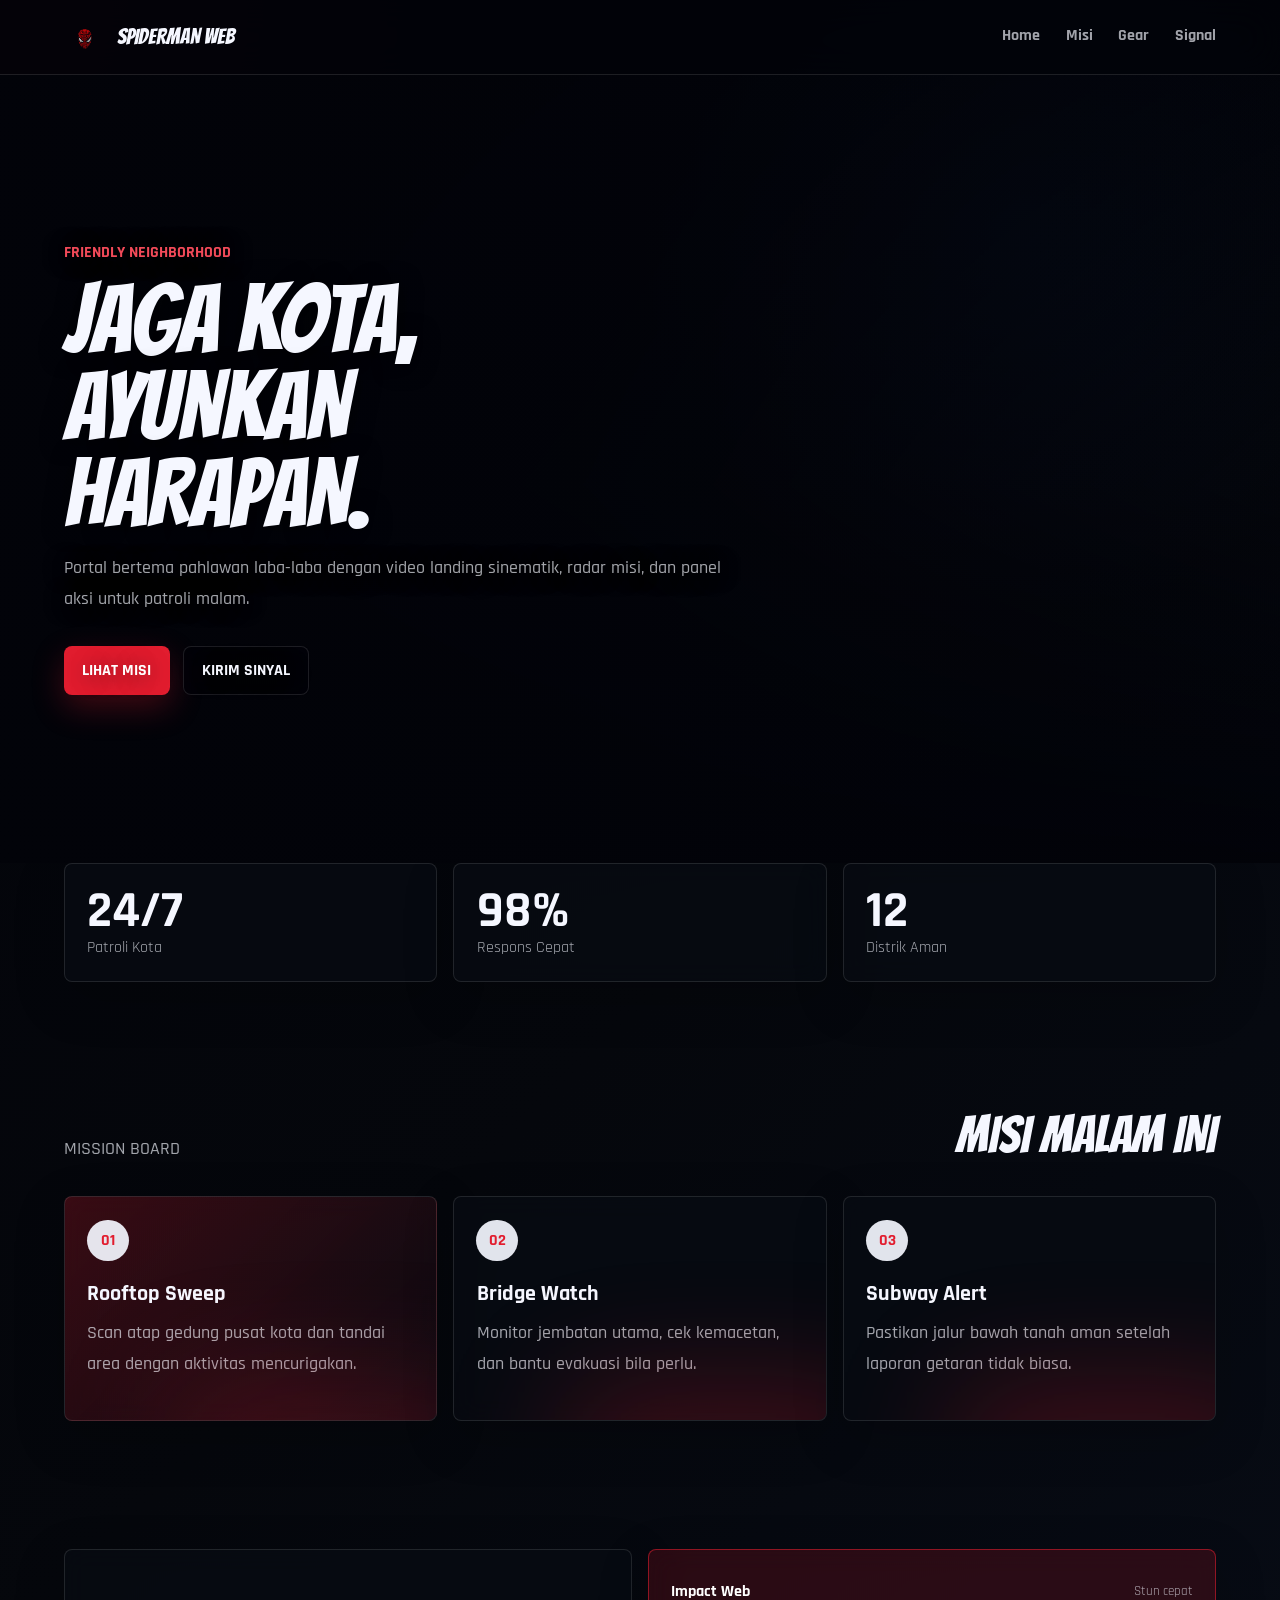
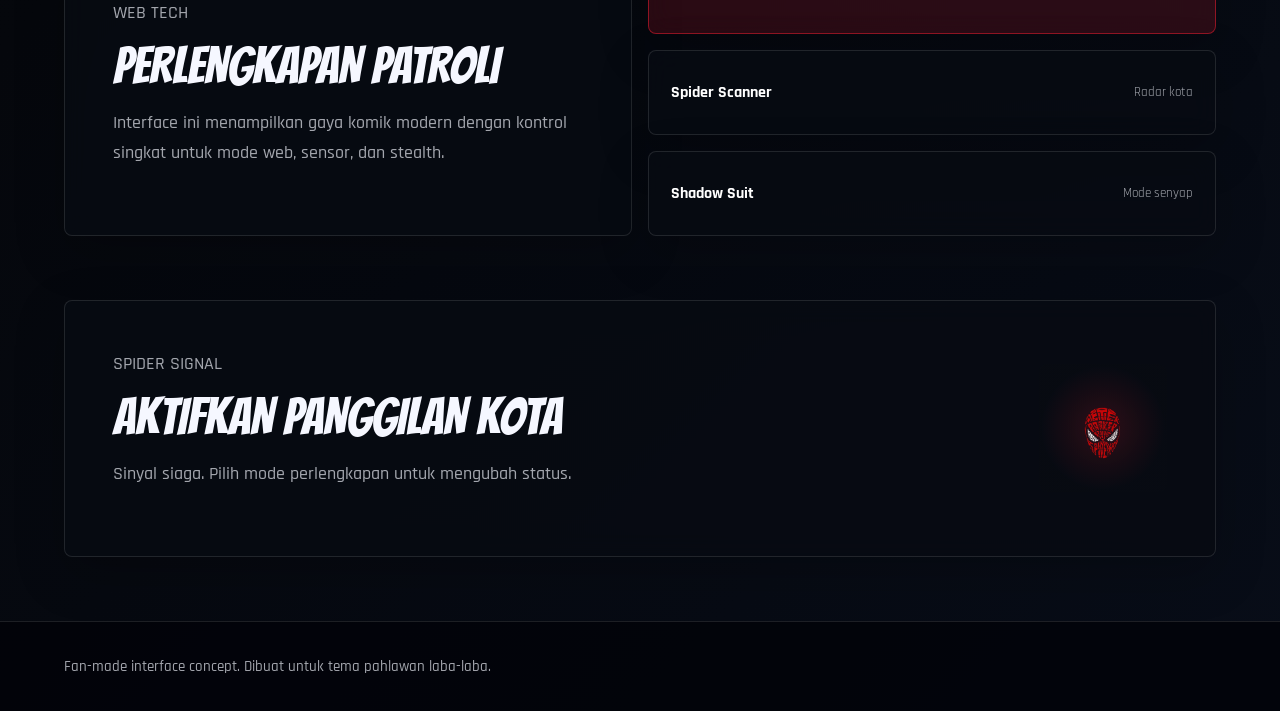
==== index.html @ aed6811e "Create Spiderman themed landing page" ====
<!doctype html>
<html lang="id">
  <head>
    <meta charset="UTF-8" />
    <meta name="viewport" content="width=device-width, initial-scale=1.0" />
    <title>Spiderman Web</title>
    <link rel="preconnect" href="https://fonts.googleapis.com" />
    <link rel="preconnect" href="https://fonts.gstatic.com" crossorigin />
    <link
      href="https://fonts.googleapis.com/css2?family=Bangers&family=Rajdhani:wght@400;500;600;700&display=swap"
      rel="stylesheet"
    />
    <link rel="stylesheet" href="styles.css" />
  </head>
  <body>
    <header class="site-header">
      <a class="brand" href="#home" aria-label="Spiderman Web">
        <img class="brand-logo" src="Spider-Man_Wallpaper-removebg-preview.png" alt="" />
        <span>Spiderman Web</span>
      </a>
      <nav class="nav-links" aria-label="Navigasi utama">
        <a href="#home">Home</a>
        <a href="#missions">Misi</a>
        <a href="#gear">Gear</a>
        <a href="#signal">Signal</a>
      </nav>
    </header>

    <main>
      <section class="hero" id="home">
        <video class="hero-video" autoplay muted loop playsinline aria-label="Video landing Spiderman Web">
          <source src="104883-668881873.mp4" type="video/mp4" />
        </video>
        <div class="hero-copy">
          <p class="eyebrow">Friendly Neighborhood</p>
          <h1>Jaga kota, ayunkan harapan.</h1>
          <p>
            Portal bertema pahlawan laba-laba dengan video landing sinematik,
            radar misi, dan panel aksi untuk patroli malam.
          </p>
          <div class="hero-actions">
            <a class="button primary" href="#missions">Lihat Misi</a>
            <a class="button ghost" href="#signal">Kirim Sinyal</a>
          </div>
        </div>
      </section>

      <section class="stats" aria-label="Status patroli">
        <article>
          <strong>24/7</strong>
          <span>Patroli Kota</span>
        </article>
        <article>
          <strong>98%</strong>
          <span>Respons Cepat</span>
        </article>
        <article>
          <strong>12</strong>
          <span>Distrik Aman</span>
        </article>
      </section>

      <section class="section" id="missions">
        <div class="section-heading">
          <p class="eyebrow">Mission Board</p>
          <h2>Misi malam ini</h2>
        </div>
        <div class="mission-grid">
          <article class="mission-card active">
            <span class="card-icon">01</span>
            <h3>Rooftop Sweep</h3>
            <p>Scan atap gedung pusat kota dan tandai area dengan aktivitas mencurigakan.</p>
          </article>
          <article class="mission-card">
            <span class="card-icon">02</span>
            <h3>Bridge Watch</h3>
            <p>Monitor jembatan utama, cek kemacetan, dan bantu evakuasi bila perlu.</p>
          </article>
          <article class="mission-card">
            <span class="card-icon">03</span>
            <h3>Subway Alert</h3>
            <p>Pastikan jalur bawah tanah aman setelah laporan getaran tidak biasa.</p>
          </article>
        </div>
      </section>

      <section class="section split" id="gear">
        <div class="panel-panel">
          <p class="eyebrow">Web Tech</p>
          <h2>Perlengkapan patroli</h2>
          <p>
            Interface ini menampilkan gaya komik modern dengan kontrol singkat
            untuk mode web, sensor, dan stealth.
          </p>
        </div>
        <div class="gear-list">
          <button class="gear-item selected" type="button" data-mode="impact">
            <span>Impact Web</span>
            <small>Stun cepat</small>
          </button>
          <button class="gear-item" type="button" data-mode="scanner">
            <span>Spider Scanner</span>
            <small>Radar kota</small>
          </button>
          <button class="gear-item" type="button" data-mode="stealth">
            <span>Shadow Suit</span>
            <small>Mode senyap</small>
          </button>
        </div>
      </section>

      <section class="section signal" id="signal">
        <div>
          <p class="eyebrow">Spider Signal</p>
          <h2>Aktifkan panggilan kota</h2>
          <p id="signalText">Sinyal siaga. Pilih mode perlengkapan untuk mengubah status.</p>
        </div>
        <button class="signal-button" type="button" id="signalButton" aria-label="Aktifkan sinyal">
          <img src="Spider-Man_Wallpaper-removebg-preview.png" alt="" />
        </button>
      </section>
    </main>

    <footer>
      <p>Fan-made interface concept. Dibuat untuk tema pahlawan laba-laba.</p>
    </footer>

    <script src="script.js"></script>
  </body>
</html>
---- styles.css ----
:root {
  --red: #e21d2f;
  --red-dark: #760914;
  --blue: #123f83;
  --blue-deep: #030813;
  --ink: #05070c;
  --paper: #f5f7ff;
  --muted: rgba(245, 247, 255, 0.66);
  --panel: rgba(8, 11, 18, 0.84);
  --line: rgba(255, 255, 255, 0.11);
  --shadow: 0 26px 80px rgba(0, 0, 0, 0.58);
  --font-display: "Bangers", "Arial Black", Impact, sans-serif;
  --font-body: "Rajdhani", "Segoe UI", system-ui, sans-serif;
}

* {
  box-sizing: border-box;
}

html {
  scroll-behavior: smooth;
}

body {
  margin: 0;
  min-height: 100vh;
  color: var(--paper);
  font-family: var(--font-body);
  background:
    radial-gradient(circle at top left, rgba(226, 29, 47, 0.13), transparent 30rem),
    radial-gradient(circle at 80% 10%, rgba(18, 63, 131, 0.16), transparent 24rem),
    linear-gradient(135deg, #020309 0%, #05070c 46%, #080d18 100%);
  overflow-x: hidden;
}

a {
  color: inherit;
  text-decoration: none;
}

button {
  font: inherit;
}

.site-header {
  position: sticky;
  top: 0;
  z-index: 5;
  display: flex;
  align-items: center;
  justify-content: space-between;
  gap: 1rem;
  padding: 1rem clamp(1rem, 5vw, 5rem);
  background: rgba(2, 3, 9, 0.88);
  border-bottom: 1px solid var(--line);
  backdrop-filter: blur(18px);
}

.brand,
.nav-links {
  display: flex;
  align-items: center;
}

.brand {
  gap: 0.7rem;
  font-family: var(--font-display);
  font-size: 1.35rem;
  font-weight: 400;
  text-transform: uppercase;
  letter-spacing: 0;
}

.brand-logo {
  width: 2.6rem;
  aspect-ratio: 1;
  object-fit: contain;
  object-position: center;
}

.nav-links {
  gap: clamp(0.7rem, 2vw, 1.8rem);
  font-size: 1rem;
  font-weight: 700;
  color: var(--muted);
}

.nav-links a {
  padding: 0.45rem 0;
  border-bottom: 2px solid transparent;
}

.nav-links a:hover {
  color: #ffffff;
  border-color: var(--red);
}

main,
footer {
  position: relative;
  z-index: 1;
}

.hero {
  position: relative;
  min-height: calc(100svh - 7rem);
  display: flex;
  align-items: center;
  padding: clamp(4rem, 8vw, 8rem) clamp(1rem, 5vw, 5rem);
  overflow: hidden;
}

.hero::before {
  content: "";
  position: absolute;
  inset: 0;
  z-index: 1;
  background:
    linear-gradient(90deg, rgba(2, 3, 9, 0.97) 0%, rgba(2, 3, 9, 0.78) 46%, rgba(2, 3, 9, 0.34) 100%),
    linear-gradient(0deg, rgba(2, 3, 9, 0.92) 0%, rgba(2, 3, 9, 0.18) 48%, rgba(2, 3, 9, 0.56) 100%);
}

.hero-video {
  position: absolute;
  inset: 0;
  width: 100%;
  height: 100%;
  object-fit: cover;
}

.hero-copy {
  position: relative;
  z-index: 2;
  max-width: 43rem;
  text-shadow: 0 2px 22px rgba(0, 0, 0, 0.58);
}

.eyebrow {
  margin: 0 0 0.8rem;
  color: #f24a59;
  font-size: 1rem;
  font-weight: 700;
  text-transform: uppercase;
  letter-spacing: 0;
}

h1,
h2,
h3,
p {
  margin-top: 0;
}

h1 {
  max-width: 12ch;
  margin-bottom: 1rem;
  font-family: var(--font-display);
  font-size: clamp(3rem, 7.4vw, 6.9rem);
  font-weight: 400;
  line-height: 0.92;
  letter-spacing: 0;
  text-transform: uppercase;
}

h2 {
  margin-bottom: 1rem;
  font-family: var(--font-display);
  font-size: clamp(2rem, 4vw, 3.6rem);
  font-weight: 400;
  line-height: 1;
  text-transform: uppercase;
}

h3 {
  margin-bottom: 0.7rem;
  font-size: 1.35rem;
  font-weight: 700;
}

.hero-copy p:not(.eyebrow),
.section p,
footer p {
  color: var(--muted);
  font-size: 1.12rem;
  font-weight: 500;
  line-height: 1.7;
}

.hero-actions {
  display: flex;
  flex-wrap: wrap;
  gap: 0.8rem;
  margin-top: 2rem;
}

.button {
  display: inline-flex;
  align-items: center;
  justify-content: center;
  min-height: 3rem;
  padding: 0.8rem 1.15rem;
  border-radius: 8px;
  font-weight: 700;
  text-transform: uppercase;
  letter-spacing: 0;
}

.button.primary {
  background: var(--red);
  color: #ffffff;
  box-shadow: 0 12px 32px rgba(226, 29, 47, 0.28);
}

.button.ghost {
  border: 1px solid var(--line);
  background: rgba(2, 3, 9, 0.58);
  backdrop-filter: blur(12px);
}

.hero-visual {
  position: relative;
  min-height: clamp(26rem, 52vw, 42rem);
  border: 1px solid var(--line);
  border-radius: 8px;
  background:
    linear-gradient(180deg, rgba(11, 74, 162, 0.38), rgba(7, 17, 31, 0.86)),
    radial-gradient(circle at 50% 25%, rgba(255, 255, 255, 0.24), transparent 18rem);
  box-shadow: var(--shadow);
  overflow: hidden;
}

.moon {
  position: absolute;
  top: 9%;
  right: 14%;
  width: clamp(4rem, 9vw, 7rem);
  aspect-ratio: 1;
  border-radius: 50%;
  background: #f5f7ff;
  box-shadow: 0 0 4rem rgba(245, 247, 255, 0.55);
}

.web-lines {
  position: absolute;
  inset: -10% -8% auto auto;
  width: 26rem;
  aspect-ratio: 1;
  border-radius: 50%;
  background:
    repeating-radial-gradient(circle at 100% 0, transparent 0 2.4rem, rgba(255, 255, 255, 0.45) 2.45rem 2.52rem),
    repeating-conic-gradient(from 12deg at 100% 0, transparent 0 13deg, rgba(255, 255, 255, 0.5) 14deg 15deg);
  opacity: 0.8;
}

.swing-line {
  position: absolute;
  top: 0;
  left: 48%;
  width: 0.16rem;
  height: 48%;
  background: rgba(255, 255, 255, 0.75);
  transform: rotate(13deg);
  transform-origin: top;
}

.mask {
  position: absolute;
  left: 50%;
  top: 44%;
  width: clamp(9rem, 19vw, 14rem);
  aspect-ratio: 0.82;
  border-radius: 48% 48% 42% 42%;
  background:
    linear-gradient(90deg, transparent 48%, #111827 49% 51%, transparent 52%),
    repeating-linear-gradient(72deg, transparent 0 1.4rem, rgba(7, 17, 31, 0.6) 1.45rem 1.55rem),
    repeating-linear-gradient(-72deg, transparent 0 1.4rem, rgba(7, 17, 31, 0.55) 1.45rem 1.55rem),
    var(--red);
  border: 0.32rem solid #111827;
  box-shadow: 0 1.4rem 2.8rem rgba(0, 0, 0, 0.45);
  transform: translate(-50%, -50%) rotate(-8deg);
  animation: float 4s ease-in-out infinite;
}

.eye {
  position: absolute;
  top: 38%;
  width: 34%;
  height: 22%;
  background: #ffffff;
  border: 0.24rem solid #111827;
}

.eye.left {
  left: 12%;
  border-radius: 75% 20% 60% 30%;
  transform: rotate(15deg);
}

.eye.right {
  right: 12%;
  border-radius: 20% 75% 30% 60%;
  transform: rotate(-15deg);
}

.skyline {
  position: absolute;
  inset: auto 0 0;
  display: flex;
  align-items: end;
  gap: 0.5rem;
  height: 38%;
  padding: 0 1rem;
}

.skyline span {
  flex: 1;
  min-width: 2.2rem;
  background:
    repeating-linear-gradient(90deg, transparent 0 0.7rem, rgba(255, 255, 255, 0.18) 0.75rem 1.15rem),
    linear-gradient(180deg, #101827, #050914);
  border-top: 3px solid rgba(255, 255, 255, 0.2);
}

.skyline span:nth-child(1) {
  height: 58%;
}

.skyline span:nth-child(2) {
  height: 88%;
}

.skyline span:nth-child(3) {
  height: 68%;
}

.skyline span:nth-child(4) {
  height: 78%;
}

.skyline span:nth-child(5) {
  height: 48%;
}

.stats,
.section {
  margin: 0 clamp(1rem, 5vw, 5rem);
}

.stats {
  display: grid;
  grid-template-columns: repeat(3, 1fr);
  gap: 1rem;
  padding-bottom: 4rem;
}

.stats article,
.mission-card,
.panel-panel,
.gear-item,
.signal {
  border: 1px solid var(--line);
  border-radius: 8px;
  background: var(--panel);
  box-shadow: 0 16px 50px rgba(0, 0, 0, 0.22);
  backdrop-filter: blur(12px);
}

.stats article {
  padding: 1.4rem;
}

.stats strong {
  display: block;
  font-size: clamp(2rem, 4vw, 3.4rem);
  line-height: 1;
}

.stats span {
  color: var(--muted);
}

.section {
  padding: 4rem 0;
}

.section-heading {
  display: flex;
  align-items: end;
  justify-content: space-between;
  gap: 1rem;
  margin-bottom: 1.2rem;
}

.mission-grid {
  display: grid;
  grid-template-columns: repeat(3, 1fr);
  gap: 1rem;
}

.mission-card {
  position: relative;
  min-height: 14rem;
  padding: 1.4rem;
  overflow: hidden;
}

.mission-card::after {
  content: "";
  position: absolute;
  inset: auto -20% -44% 30%;
  height: 8rem;
  background: var(--red);
  filter: blur(4rem);
  opacity: 0.28;
}

.mission-card.active {
  background: linear-gradient(135deg, rgba(226, 29, 47, 0.24), rgba(8, 11, 18, 0.9));
}

.card-icon {
  display: inline-flex;
  align-items: center;
  justify-content: center;
  width: 2.6rem;
  aspect-ratio: 1;
  margin-bottom: 1.2rem;
  border-radius: 50%;
  background: rgba(245, 247, 255, 0.92);
  color: var(--red);
  font-weight: 900;
}

.split {
  display: grid;
  grid-template-columns: 1fr 1fr;
  gap: 1rem;
  align-items: stretch;
}

.panel-panel {
  padding: clamp(1.4rem, 4vw, 3rem);
}

.gear-list {
  display: grid;
  gap: 1rem;
}

.gear-item {
  display: flex;
  align-items: center;
  justify-content: space-between;
  gap: 1rem;
  width: 100%;
  padding: 1.2rem 1.4rem;
  color: #ffffff;
  text-align: left;
  cursor: pointer;
}

.gear-item:hover,
.gear-item.selected {
  border-color: rgba(226, 29, 47, 0.56);
  background: rgba(226, 29, 47, 0.16);
}

.gear-item span {
  font-weight: 900;
}

.gear-item small {
  color: var(--muted);
}

.signal {
  display: flex;
  align-items: center;
  justify-content: space-between;
  gap: 2rem;
  margin-bottom: 4rem;
  padding: clamp(1.4rem, 4vw, 3rem);
}

.signal-button {
  flex: 0 0 auto;
  width: clamp(5rem, 12vw, 8rem);
  aspect-ratio: 1;
  padding: 0;
  border: 0;
  border-radius: 8px;
  background: radial-gradient(circle, rgba(226, 29, 47, 0.18), rgba(8, 11, 18, 0.72) 68%);
  box-shadow: 0 0 0 0 rgba(226, 29, 47, 0.45);
  cursor: pointer;
  overflow: hidden;
  animation: pulse 2.4s infinite;
}

.signal-button img {
  display: block;
  width: 86%;
  height: 86%;
  margin: auto;
  object-fit: contain;
  object-position: center;
}

.signal-button.flash {
  animation: signal-flash 0.7s ease-out, pulse 2.4s infinite 0.7s;
}

footer {
  padding: 2rem clamp(1rem, 5vw, 5rem);
  border-top: 1px solid var(--line);
  background: rgba(2, 3, 9, 0.82);
}

footer p {
  margin: 0;
  font-size: 0.95rem;
}

@keyframes float {
  50% {
    transform: translate(-50%, -56%) rotate(5deg);
  }
}

@keyframes pulse {
  70% {
    box-shadow: 0 0 0 1.6rem rgba(226, 29, 47, 0);
  }
}

@keyframes signal-flash {
  45% {
    transform: scale(1.08);
    filter: brightness(1.45);
  }
}

@media (max-width: 900px) {
  .site-header {
    align-items: flex-start;
    flex-direction: column;
  }

  .nav-links {
    width: 100%;
    overflow-x: auto;
    padding-bottom: 0.1rem;
  }

  .hero,
  .split {
    grid-template-columns: 1fr;
  }

  .hero {
    min-height: auto;
  }

  .hero-visual {
    min-height: 30rem;
  }

  .stats,
  .mission-grid {
    grid-template-columns: 1fr;
  }

  .signal {
    align-items: flex-start;
    flex-direction: column;
  }
}

@media (max-width: 520px) {
  .hero {
    padding-top: 2rem;
  }

  h1 {
    font-size: 3rem;
  }

  .button {
    width: 100%;
  }

  .hero-visual {
    min-height: 24rem;
  }

  .mask {
    width: 9rem;
  }
}
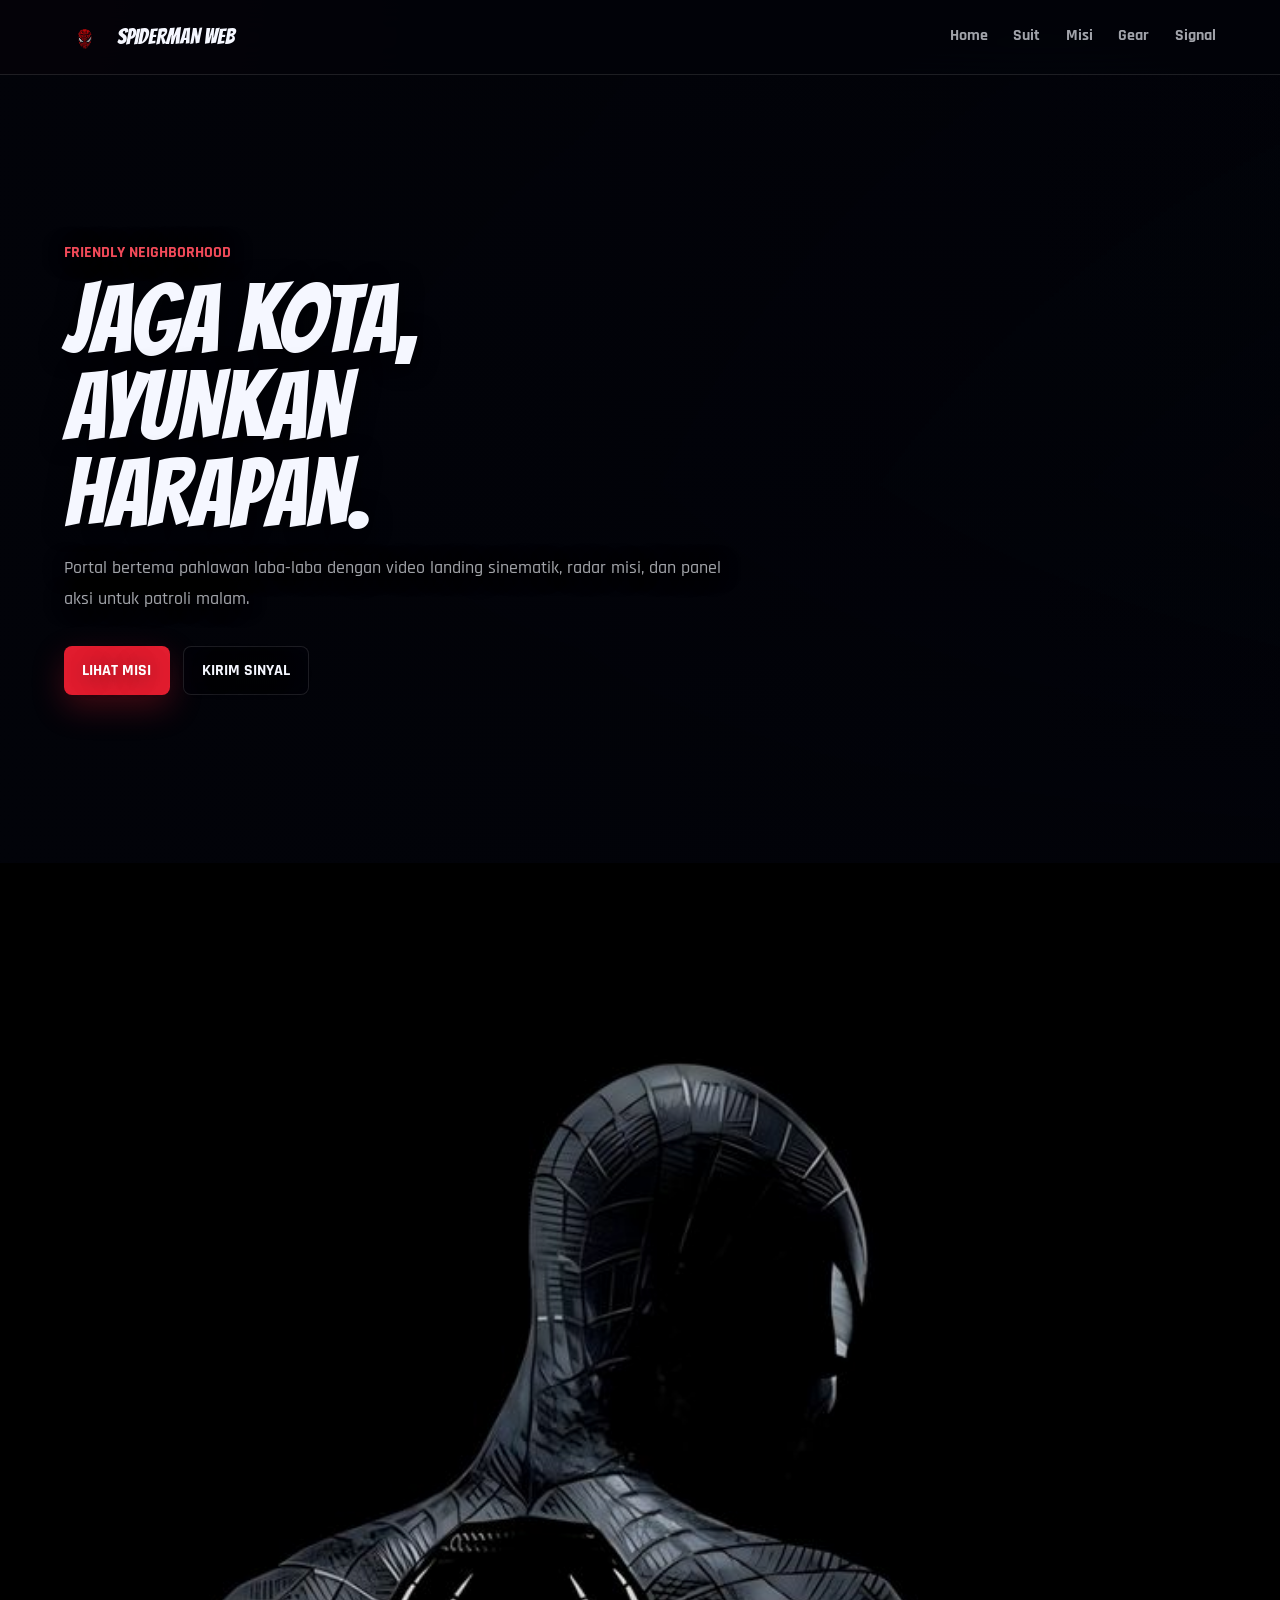
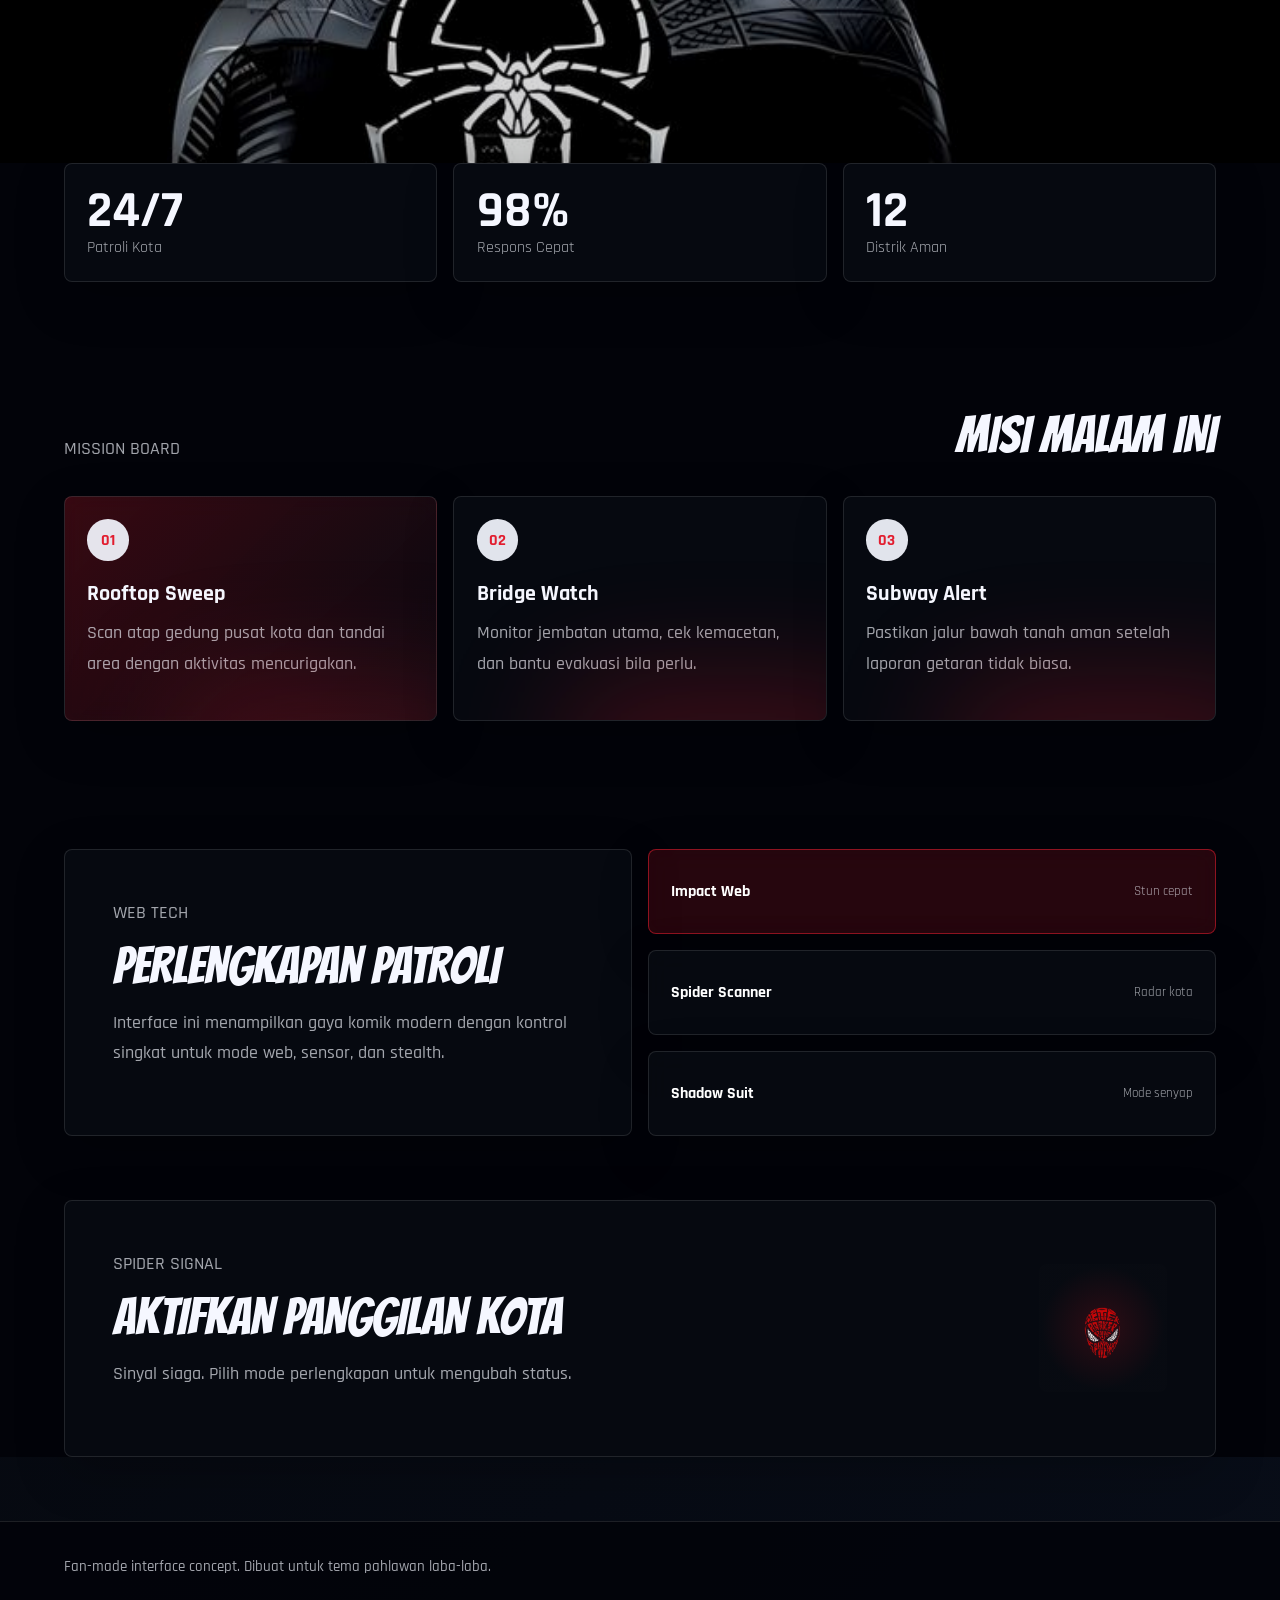
==== commit 984dffeb: "Add black suit second page" ====
--- a/index.html
+++ b/index.html
@@ -20,6 +20,7 @@
       </a>
       <nav class="nav-links" aria-label="Navigasi utama">
         <a href="#home">Home</a>
+        <a href="#shadow">Suit</a>
         <a href="#missions">Misi</a>
         <a href="#gear">Gear</a>
         <a href="#signal">Signal</a>
@@ -43,6 +44,10 @@
             <a class="button ghost" href="#signal">Kirim Sinyal</a>
           </div>
         </div>
+      </section>
+
+      <section class="shadow-page" id="shadow" aria-label="Black suit showcase">
+        <img class="shadow-image" src="_.jpeg" alt="Black suit Spiderman dengan logo laba-laba putih" />
       </section>
 
       <section class="stats" aria-label="Status patroli">
--- a/styles.css
+++ b/styles.css
@@ -18,7 +18,9 @@
 }
 
 html {
+  background: #020309;
   scroll-behavior: smooth;
+  overscroll-behavior-y: none;
 }
 
 body {
@@ -26,11 +28,13 @@
   min-height: 100vh;
   color: var(--paper);
   font-family: var(--font-body);
+  background-color: #020309;
   background:
     radial-gradient(circle at top left, rgba(226, 29, 47, 0.13), transparent 30rem),
     radial-gradient(circle at 80% 10%, rgba(18, 63, 131, 0.16), transparent 24rem),
     linear-gradient(135deg, #020309 0%, #05070c 46%, #080d18 100%);
   overflow-x: hidden;
+  overscroll-behavior-y: none;
 }
 
 a {
@@ -99,6 +103,7 @@
 footer {
   position: relative;
   z-index: 1;
+  background-color: #020309;
 }
 
 .hero {
@@ -107,6 +112,7 @@
   display: flex;
   align-items: center;
   padding: clamp(4rem, 8vw, 8rem) clamp(1rem, 5vw, 5rem);
+  background-color: #020309;
   overflow: hidden;
 }
 
@@ -126,6 +132,11 @@
   width: 100%;
   height: 100%;
   object-fit: cover;
+  background-color: #020309;
+  pointer-events: none;
+  backface-visibility: hidden;
+  transform-origin: center top;
+  transform: translateZ(0);
 }
 
 .hero-copy {
@@ -191,6 +202,36 @@
   flex-wrap: wrap;
   gap: 0.8rem;
   margin-top: 2rem;
+}
+
+.shadow-page {
+  position: relative;
+  min-height: 100svh;
+  display: flex;
+  align-items: flex-end;
+  padding: clamp(4rem, 8vw, 7rem) clamp(1rem, 5vw, 5rem);
+  background: #000000;
+  overflow: hidden;
+  scroll-margin-top: 4rem;
+}
+
+.shadow-page::before {
+  content: "";
+  position: absolute;
+  inset: 0;
+  z-index: 1;
+  background:
+    linear-gradient(0deg, rgba(0, 0, 0, 0.2) 0%, transparent 35%, rgba(0, 0, 0, 0.18) 100%);
+}
+
+.shadow-image {
+  position: absolute;
+  inset: 0;
+  width: 100%;
+  height: 100%;
+  object-fit: cover;
+  object-position: center;
+  background: #000000;
 }
 
 .button {
@@ -541,23 +582,76 @@
 
 @media (max-width: 900px) {
   .site-header {
-    align-items: flex-start;
-    flex-direction: column;
+    align-items: center;
+    flex-direction: row;
+    padding: 0.75rem 1rem;
+    backdrop-filter: none;
+  }
+
+  .brand {
+    flex: 0 0 auto;
+    font-size: 1.12rem;
+  }
+
+  .brand-logo {
+    width: 2.2rem;
   }
 
   .nav-links {
-    width: 100%;
+    justify-content: flex-end;
+    min-width: 0;
     overflow-x: auto;
     padding-bottom: 0.1rem;
-  }
-
-  .hero,
+    white-space: nowrap;
+    scrollbar-width: none;
+  }
+
+  .nav-links::-webkit-scrollbar {
+    display: none;
+  }
+
+  .hero {
+    min-height: calc(100svh - 4.2rem);
+    align-items: flex-end;
+    padding: 45svh 1rem 2rem;
+  }
+
+  .hero::before {
+    background:
+      linear-gradient(180deg, rgba(2, 3, 9, 0.08) 0%, rgba(2, 3, 9, 0.22) 42%, rgba(2, 3, 9, 0.94) 100%),
+      linear-gradient(90deg, rgba(2, 3, 9, 0.22) 0%, rgba(2, 3, 9, 0.08) 58%, rgba(2, 3, 9, 0.22) 100%);
+  }
+
+  .hero-video {
+    object-position: 68% top;
+    transform: translateZ(0) scale(0.97);
+  }
+
+  .hero-copy {
+    max-width: 34rem;
+  }
+
+  .hero-copy p:not(.eyebrow) {
+    max-width: 31rem;
+  }
+
+  .shadow-page {
+    min-height: 100svh;
+    align-items: flex-end;
+    padding: 52svh 1rem 2rem;
+  }
+
+  .shadow-page::before {
+    background:
+      linear-gradient(180deg, rgba(0, 0, 0, 0.06) 0%, rgba(0, 0, 0, 0.16) 44%, rgba(0, 0, 0, 0.92) 100%);
+  }
+
+  .shadow-image {
+    object-position: center top;
+  }
+
   .split {
     grid-template-columns: 1fr;
-  }
-
-  .hero {
-    min-height: auto;
   }
 
   .hero-visual {
@@ -573,19 +667,85 @@
     align-items: flex-start;
     flex-direction: column;
   }
+
+  .stats article,
+  .mission-card,
+  .panel-panel,
+  .gear-item,
+  .signal,
+  .button.ghost {
+    backdrop-filter: none;
+  }
+
+  .stats article,
+  .mission-card,
+  .panel-panel,
+  .gear-item,
+  .signal {
+    box-shadow: 0 10px 28px rgba(0, 0, 0, 0.18);
+  }
+
+  .mission-card::after {
+    display: none;
+  }
+
+  .signal-button {
+    animation: none;
+  }
+
+  .signal-button.flash {
+    animation: none;
+  }
 }
 
 @media (max-width: 520px) {
   .hero {
-    padding-top: 2rem;
+    min-height: calc(100svh - 4rem);
+    padding: 46svh 1rem 1.25rem;
+  }
+
+  .hero-copy {
+    width: 100%;
+  }
+
+  .eyebrow {
+    margin-bottom: 0.45rem;
+    font-size: 0.88rem;
   }
 
   h1 {
-    font-size: 3rem;
+    max-width: 9.5ch;
+    margin-bottom: 0.65rem;
+    font-size: clamp(2.55rem, 15vw, 3.65rem);
+    line-height: 0.9;
+  }
+
+  .hero-copy p:not(.eyebrow) {
+    margin-bottom: 0;
+    font-size: 0.98rem;
+    line-height: 1.42;
+  }
+
+  .shadow-page {
+    padding: 57svh 1rem 1.5rem;
+  }
+
+  .hero-actions {
+    display: grid;
+    grid-template-columns: repeat(2, minmax(0, 1fr));
+    gap: 0.6rem;
+    margin-top: 1rem;
   }
 
   .button {
-    width: 100%;
+    width: auto;
+    min-height: 2.75rem;
+    padding: 0.7rem 0.75rem;
+    font-size: 0.95rem;
+  }
+
+  .section {
+    padding: 3rem 0;
   }
 
   .hero-visual {
@@ -596,3 +756,17 @@
     width: 9rem;
   }
 }
+
+@media (prefers-reduced-motion: reduce) {
+  html {
+    scroll-behavior: auto;
+  }
+
+  *,
+  *::before,
+  *::after {
+    animation-duration: 0.01ms !important;
+    animation-iteration-count: 1 !important;
+    transition-duration: 0.01ms !important;
+  }
+}
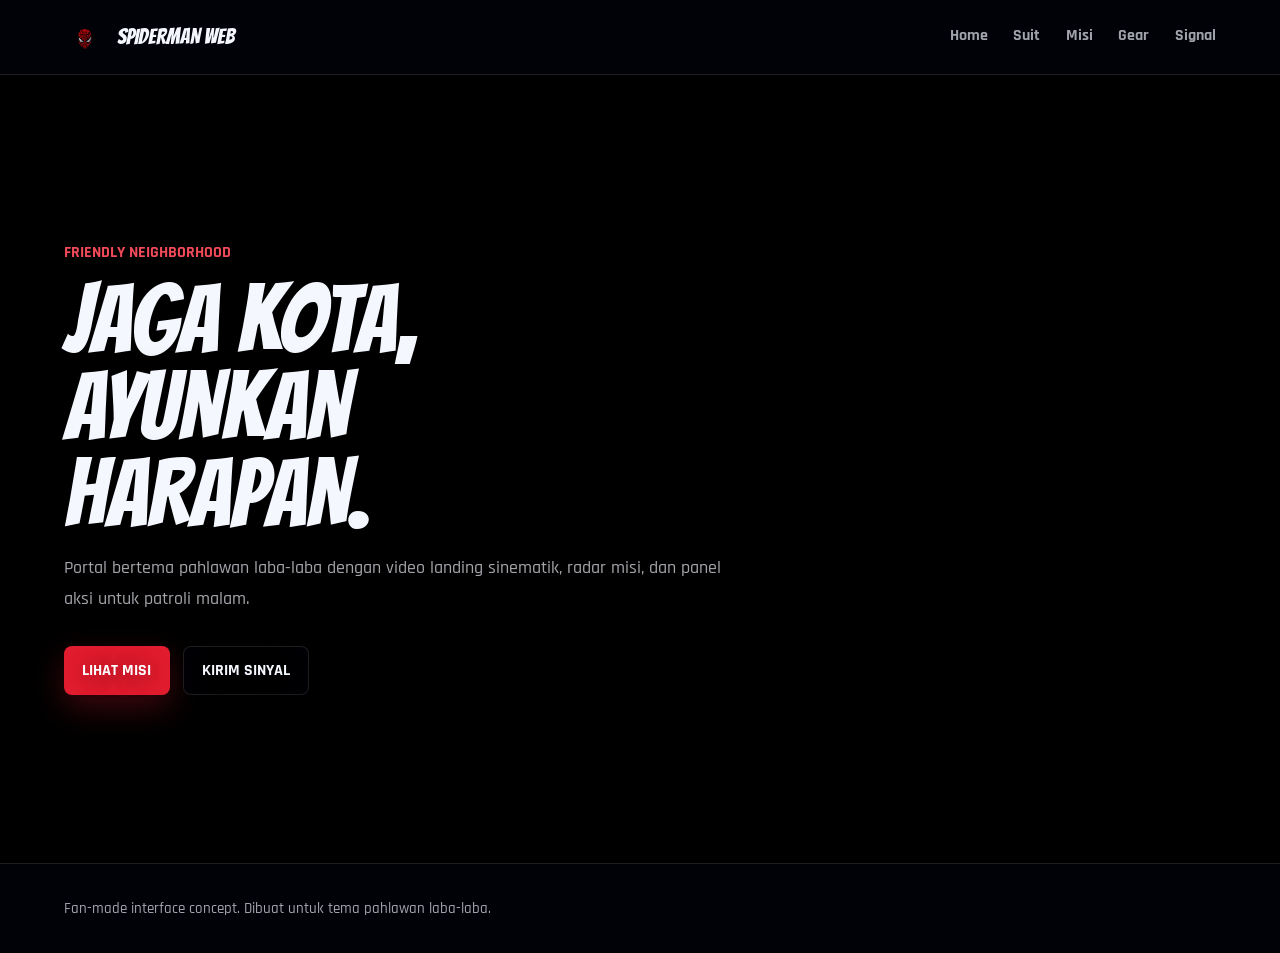
==== commit b58c11d9: "Use scroll layout on mobile and multipage on desktop" ====
--- a/index.html
+++ b/index.html
@@ -14,11 +14,18 @@
   </head>
   <body>
     <header class="site-header">
-      <a class="brand" href="#home" aria-label="Spiderman Web">
+      <a class="brand" href="index.html" aria-label="Spiderman Web">
         <img class="brand-logo" src="Spider-Man_Wallpaper-removebg-preview.png" alt="" />
         <span>Spiderman Web</span>
       </a>
-      <nav class="nav-links" aria-label="Navigasi utama">
+      <nav class="nav-links desktop-nav" aria-label="Navigasi desktop">
+        <a href="index.html">Home</a>
+        <a href="suit.html">Suit</a>
+        <a href="missions.html">Misi</a>
+        <a href="gear.html">Gear</a>
+        <a href="signal.html">Signal</a>
+      </nav>
+      <nav class="nav-links mobile-nav" aria-label="Navigasi mobile">
         <a href="#home">Home</a>
         <a href="#shadow">Suit</a>
         <a href="#missions">Misi</a>
@@ -39,91 +46,109 @@
             Portal bertema pahlawan laba-laba dengan video landing sinematik,
             radar misi, dan panel aksi untuk patroli malam.
           </p>
-          <div class="hero-actions">
+          <div class="hero-actions desktop-actions">
+            <a class="button primary" href="missions.html">Lihat Misi</a>
+            <a class="button ghost" href="signal.html">Kirim Sinyal</a>
+          </div>
+          <div class="hero-actions mobile-actions">
             <a class="button primary" href="#missions">Lihat Misi</a>
             <a class="button ghost" href="#signal">Kirim Sinyal</a>
           </div>
         </div>
       </section>
 
-      <section class="shadow-page" id="shadow" aria-label="Black suit showcase">
-        <img class="shadow-image" src="_.jpeg" alt="Black suit Spiderman dengan logo laba-laba putih" />
-      </section>
+      <div class="mobile-scroll-content">
+        <section class="shadow-page" id="shadow" aria-label="Black suit showcase">
+          <div class="shadow-copy">
+            <p class="eyebrow">Black Suit Protocol</p>
+            <h1>Mode senyap, fokus penuh.</h1>
+            <p>
+              Suit hitam ini dibuat untuk patroli malam: minim cahaya, cepat bergerak,
+              dan tetap terlihat ikonik saat logo laba-laba menyala di gelap.
+            </p>
+            <div class="hero-actions">
+              <a class="button primary" href="#missions">Mulai Misi</a>
+              <a class="button ghost" href="#home">Kembali</a>
+            </div>
+          </div>
+          <img class="shadow-image" src="_.jpeg" alt="Black suit Spiderman dengan logo laba-laba putih" />
+        </section>
 
-      <section class="stats" aria-label="Status patroli">
-        <article>
-          <strong>24/7</strong>
-          <span>Patroli Kota</span>
-        </article>
-        <article>
-          <strong>98%</strong>
-          <span>Respons Cepat</span>
-        </article>
-        <article>
-          <strong>12</strong>
-          <span>Distrik Aman</span>
-        </article>
-      </section>
+        <section class="stats" aria-label="Status patroli">
+          <article>
+            <strong>24/7</strong>
+            <span>Patroli Kota</span>
+          </article>
+          <article>
+            <strong>98%</strong>
+            <span>Respons Cepat</span>
+          </article>
+          <article>
+            <strong>12</strong>
+            <span>Distrik Aman</span>
+          </article>
+        </section>
 
-      <section class="section" id="missions">
-        <div class="section-heading">
-          <p class="eyebrow">Mission Board</p>
-          <h2>Misi malam ini</h2>
-        </div>
-        <div class="mission-grid">
-          <article class="mission-card active">
-            <span class="card-icon">01</span>
-            <h3>Rooftop Sweep</h3>
-            <p>Scan atap gedung pusat kota dan tandai area dengan aktivitas mencurigakan.</p>
-          </article>
-          <article class="mission-card">
-            <span class="card-icon">02</span>
-            <h3>Bridge Watch</h3>
-            <p>Monitor jembatan utama, cek kemacetan, dan bantu evakuasi bila perlu.</p>
-          </article>
-          <article class="mission-card">
-            <span class="card-icon">03</span>
-            <h3>Subway Alert</h3>
-            <p>Pastikan jalur bawah tanah aman setelah laporan getaran tidak biasa.</p>
-          </article>
-        </div>
-      </section>
+        <section class="section" id="missions">
+          <div class="section-heading">
+            <p class="eyebrow">Mission Board</p>
+            <h2>Misi malam ini</h2>
+          </div>
+          <div class="mission-grid">
+            <article class="mission-card active">
+              <span class="card-icon">01</span>
+              <h3>Rooftop Sweep</h3>
+              <p>Scan atap gedung pusat kota dan tandai area dengan aktivitas mencurigakan.</p>
+            </article>
+            <article class="mission-card">
+              <span class="card-icon">02</span>
+              <h3>Bridge Watch</h3>
+              <p>Monitor jembatan utama, cek kemacetan, dan bantu evakuasi bila perlu.</p>
+            </article>
+            <article class="mission-card">
+              <span class="card-icon">03</span>
+              <h3>Subway Alert</h3>
+              <p>Pastikan jalur bawah tanah aman setelah laporan getaran tidak biasa.</p>
+            </article>
+          </div>
+        </section>
 
-      <section class="section split" id="gear">
-        <div class="panel-panel">
-          <p class="eyebrow">Web Tech</p>
-          <h2>Perlengkapan patroli</h2>
-          <p>
-            Interface ini menampilkan gaya komik modern dengan kontrol singkat
-            untuk mode web, sensor, dan stealth.
-          </p>
-        </div>
-        <div class="gear-list">
-          <button class="gear-item selected" type="button" data-mode="impact">
-            <span>Impact Web</span>
-            <small>Stun cepat</small>
+        <section class="section split" id="gear">
+          <div class="panel-panel">
+            <p class="eyebrow">Web Tech</p>
+            <h2>Perlengkapan patroli</h2>
+            <p>
+              Interface ini menampilkan gaya komik modern dengan kontrol singkat
+              untuk mode web, sensor, dan stealth.
+            </p>
+          </div>
+          <div class="gear-list">
+            <button class="gear-item selected" type="button" data-mode="impact">
+              <span>Impact Web</span>
+              <small>Stun cepat</small>
+            </button>
+            <button class="gear-item" type="button" data-mode="scanner">
+              <span>Spider Scanner</span>
+              <small>Radar kota</small>
+            </button>
+            <button class="gear-item" type="button" data-mode="stealth">
+              <span>Shadow Suit</span>
+              <small>Mode senyap</small>
+            </button>
+          </div>
+        </section>
+
+        <section class="section signal" id="signal">
+          <div>
+            <p class="eyebrow">Spider Signal</p>
+            <h2>Aktifkan panggilan kota</h2>
+            <p id="signalText">Sinyal siaga. Pilih mode perlengkapan untuk mengubah status.</p>
+          </div>
+          <button class="signal-button" type="button" id="signalButton" aria-label="Aktifkan sinyal">
+            <img src="Spider-Man_Wallpaper-removebg-preview.png" alt="" />
           </button>
-          <button class="gear-item" type="button" data-mode="scanner">
-            <span>Spider Scanner</span>
-            <small>Radar kota</small>
-          </button>
-          <button class="gear-item" type="button" data-mode="stealth">
-            <span>Shadow Suit</span>
-            <small>Mode senyap</small>
-          </button>
-        </div>
-      </section>
-
-      <section class="section signal" id="signal">
-        <div>
-          <p class="eyebrow">Spider Signal</p>
-          <h2>Aktifkan panggilan kota</h2>
-          <p id="signalText">Sinyal siaga. Pilih mode perlengkapan untuk mengubah status.</p>
-        </div>
-        <button class="signal-button" type="button" id="signalButton" aria-label="Aktifkan sinyal">
-          <img src="Spider-Man_Wallpaper-removebg-preview.png" alt="" />
-        </button>
-      </section>
+        </section>
+      </div>
     </main>
 
     <footer>
--- a/styles.css
+++ b/styles.css
@@ -4,6 +4,7 @@
   --blue: #123f83;
   --blue-deep: #030813;
   --ink: #05070c;
+  --scene-bg: #000000;
   --paper: #f5f7ff;
   --muted: rgba(245, 247, 255, 0.66);
   --panel: rgba(8, 11, 18, 0.84);
@@ -18,9 +19,8 @@
 }
 
 html {
-  background: #020309;
+  background: #000000;
   scroll-behavior: smooth;
-  overscroll-behavior-y: none;
 }
 
 body {
@@ -28,13 +28,8 @@
   min-height: 100vh;
   color: var(--paper);
   font-family: var(--font-body);
-  background-color: #020309;
-  background:
-    radial-gradient(circle at top left, rgba(226, 29, 47, 0.13), transparent 30rem),
-    radial-gradient(circle at 80% 10%, rgba(18, 63, 131, 0.16), transparent 24rem),
-    linear-gradient(135deg, #020309 0%, #05070c 46%, #080d18 100%);
+  background: #000000;
   overflow-x: hidden;
-  overscroll-behavior-y: none;
 }
 
 a {
@@ -99,11 +94,17 @@
   border-color: var(--red);
 }
 
+.mobile-nav,
+.mobile-scroll-content,
+.hero-actions.mobile-actions {
+  display: none;
+}
+
 main,
 footer {
   position: relative;
   z-index: 1;
-  background-color: #020309;
+  background: #000000;
 }
 
 .hero {
@@ -112,7 +113,7 @@
   display: flex;
   align-items: center;
   padding: clamp(4rem, 8vw, 8rem) clamp(1rem, 5vw, 5rem);
-  background-color: #020309;
+  background: var(--scene-bg);
   overflow: hidden;
 }
 
@@ -122,8 +123,8 @@
   inset: 0;
   z-index: 1;
   background:
-    linear-gradient(90deg, rgba(2, 3, 9, 0.97) 0%, rgba(2, 3, 9, 0.78) 46%, rgba(2, 3, 9, 0.34) 100%),
-    linear-gradient(0deg, rgba(2, 3, 9, 0.92) 0%, rgba(2, 3, 9, 0.18) 48%, rgba(2, 3, 9, 0.56) 100%);
+    linear-gradient(180deg, transparent 0%, transparent 70%, #000000 100%),
+    linear-gradient(90deg, rgba(0, 0, 0, 0.92) 0%, rgba(0, 0, 0, 0.66) 46%, rgba(0, 0, 0, 0.2) 100%);
 }
 
 .hero-video {
@@ -132,7 +133,7 @@
   width: 100%;
   height: 100%;
   object-fit: cover;
-  background-color: #020309;
+  background: var(--scene-bg);
   pointer-events: none;
   backface-visibility: hidden;
   transform-origin: center top;
@@ -207,11 +208,13 @@
 .shadow-page {
   position: relative;
   min-height: 100svh;
-  display: flex;
-  align-items: flex-end;
-  padding: clamp(4rem, 8vw, 7rem) clamp(1rem, 5vw, 5rem);
-  background: #000000;
-  overflow: hidden;
+  display: grid;
+  grid-template-columns: minmax(0, 0.9fr) minmax(18rem, 1fr);
+  align-items: center;
+  gap: clamp(2rem, 6vw, 6rem);
+  margin-top: -5rem;
+  padding: clamp(8rem, 12vw, 11rem) clamp(1rem, 5vw, 5rem) clamp(4rem, 7vw, 6rem);
+  background: var(--scene-bg);
   scroll-margin-top: 4rem;
 }
 
@@ -220,18 +223,44 @@
   position: absolute;
   inset: 0;
   z-index: 1;
-  background:
-    linear-gradient(0deg, rgba(0, 0, 0, 0.2) 0%, transparent 35%, rgba(0, 0, 0, 0.18) 100%);
+  pointer-events: none;
+  background: linear-gradient(180deg, #000000 0%, rgba(0, 0, 0, 0.76) 12%, transparent 30%, transparent 100%);
+}
+
+.shadow-copy {
+  position: relative;
+  z-index: 2;
+  max-width: 38rem;
+}
+
+.shadow-copy h1 {
+  max-width: 9ch;
+}
+
+.shadow-copy p:not(.eyebrow) {
+  color: var(--muted);
+  font-size: 1.12rem;
+  font-weight: 500;
+  line-height: 1.7;
+}
+
+.page-main {
+  min-height: calc(100svh - 4.5rem);
+  padding-top: clamp(2rem, 5vw, 4rem);
 }
 
 .shadow-image {
-  position: absolute;
-  inset: 0;
-  width: 100%;
-  height: 100%;
-  object-fit: cover;
+  position: relative;
+  z-index: 2;
+  display: block;
+  width: min(38vw, 430px);
+  max-width: 100%;
+  max-height: calc(100svh - 7rem);
+  height: auto;
+  object-fit: contain;
   object-position: center;
-  background: #000000;
+  background: transparent;
+  justify-self: center;
 }
 
 .button {
@@ -581,6 +610,22 @@
 }
 
 @media (max-width: 900px) {
+  html,
+  body {
+    background: #000000;
+  }
+
+  body {
+    background-attachment: scroll;
+  }
+
+  main,
+  footer,
+  .hero,
+  .shadow-page {
+    background: #000000;
+  }
+
   .site-header {
     align-items: center;
     flex-direction: row;
@@ -610,6 +655,23 @@
     display: none;
   }
 
+  .desktop-nav,
+  .hero-actions.desktop-actions {
+    display: none;
+  }
+
+  .mobile-nav {
+    display: flex;
+  }
+
+  .hero-actions.mobile-actions {
+    display: grid;
+  }
+
+  .mobile-scroll-content {
+    display: block;
+  }
+
   .hero {
     min-height: calc(100svh - 4.2rem);
     align-items: flex-end;
@@ -623,6 +685,7 @@
   }
 
   .hero-video {
+    background: #000000;
     object-position: 68% top;
     transform: translateZ(0) scale(0.97);
   }
@@ -636,18 +699,28 @@
   }
 
   .shadow-page {
+    grid-template-columns: 1fr;
     min-height: 100svh;
-    align-items: flex-end;
-    padding: 52svh 1rem 2rem;
+    margin-top: 0;
+    padding: 4.5rem 1rem 2rem;
+  }
+
+  .shadow-copy {
+    max-width: 34rem;
+  }
+
+  .shadow-copy h1 {
+    max-width: 10ch;
   }
 
   .shadow-page::before {
-    background:
-      linear-gradient(180deg, rgba(0, 0, 0, 0.06) 0%, rgba(0, 0, 0, 0.16) 44%, rgba(0, 0, 0, 0.92) 100%);
+    content: none;
   }
 
   .shadow-image {
-    object-position: center top;
+    background: transparent;
+    width: min(78vw, 360px);
+    max-height: calc(100svh - 6rem);
   }
 
   .split {
@@ -727,7 +800,13 @@
   }
 
   .shadow-page {
-    padding: 57svh 1rem 1.5rem;
+    margin-top: 0;
+    padding: 4.25rem 1rem 1.5rem;
+  }
+
+  .shadow-image {
+    width: min(84vw, 330px);
+    max-height: calc(100svh - 5.5rem);
   }
 
   .hero-actions {
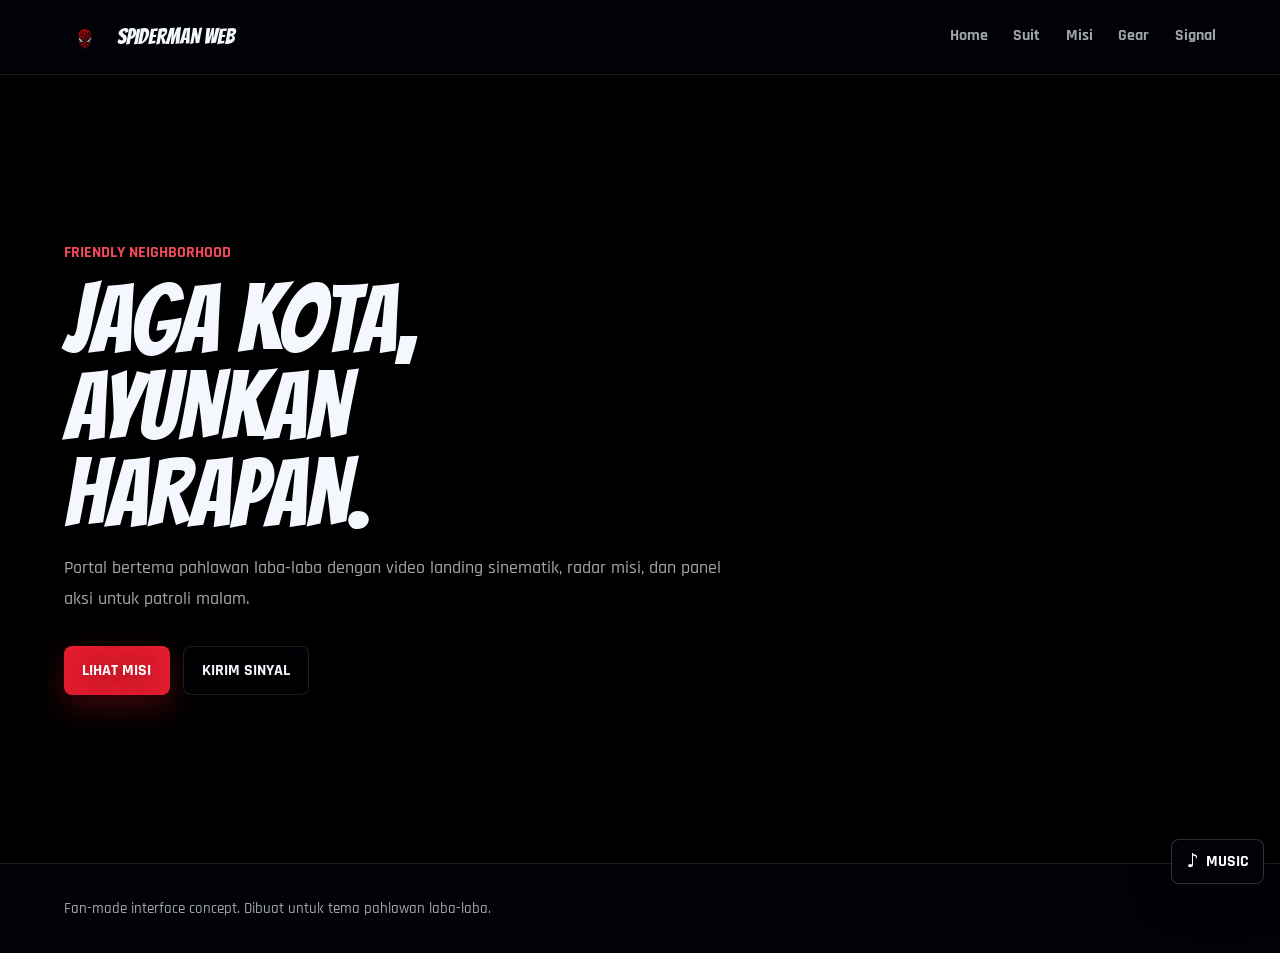
==== commit 5bf61f74: "Add background music control" ====
--- a/index.html
+++ b/index.html
@@ -155,6 +155,12 @@
       <p>Fan-made interface concept. Dibuat untuk tema pahlawan laba-laba.</p>
     </footer>
 
+    <button class="music-toggle" type="button" aria-label="Putar musik" aria-pressed="false">
+      <span class="music-icon">♪</span>
+      <span class="music-label">Music</span>
+    </button>
+    <audio id="bgMusic" src="background-music.m4a" loop preload="auto"></audio>
+
     <script src="script.js"></script>
   </body>
 </html>
--- a/styles.css
+++ b/styles.css
@@ -287,6 +287,39 @@
   backdrop-filter: blur(12px);
 }
 
+.music-toggle {
+  position: fixed;
+  right: 1rem;
+  bottom: 1rem;
+  z-index: 10;
+  display: inline-flex;
+  align-items: center;
+  gap: 0.45rem;
+  min-height: 2.75rem;
+  padding: 0.7rem 0.9rem;
+  border: 1px solid rgba(255, 255, 255, 0.18);
+  border-radius: 8px;
+  color: #ffffff;
+  background: rgba(2, 3, 9, 0.82);
+  box-shadow: 0 14px 38px rgba(0, 0, 0, 0.32);
+  cursor: pointer;
+}
+
+.music-toggle.is-playing {
+  border-color: rgba(226, 29, 47, 0.7);
+  background: rgba(226, 29, 47, 0.22);
+}
+
+.music-icon {
+  font-size: 1.2rem;
+  line-height: 1;
+}
+
+.music-label {
+  font-weight: 700;
+  text-transform: uppercase;
+}
+
 .hero-visual {
   position: relative;
   min-height: clamp(26rem, 52vw, 42rem);
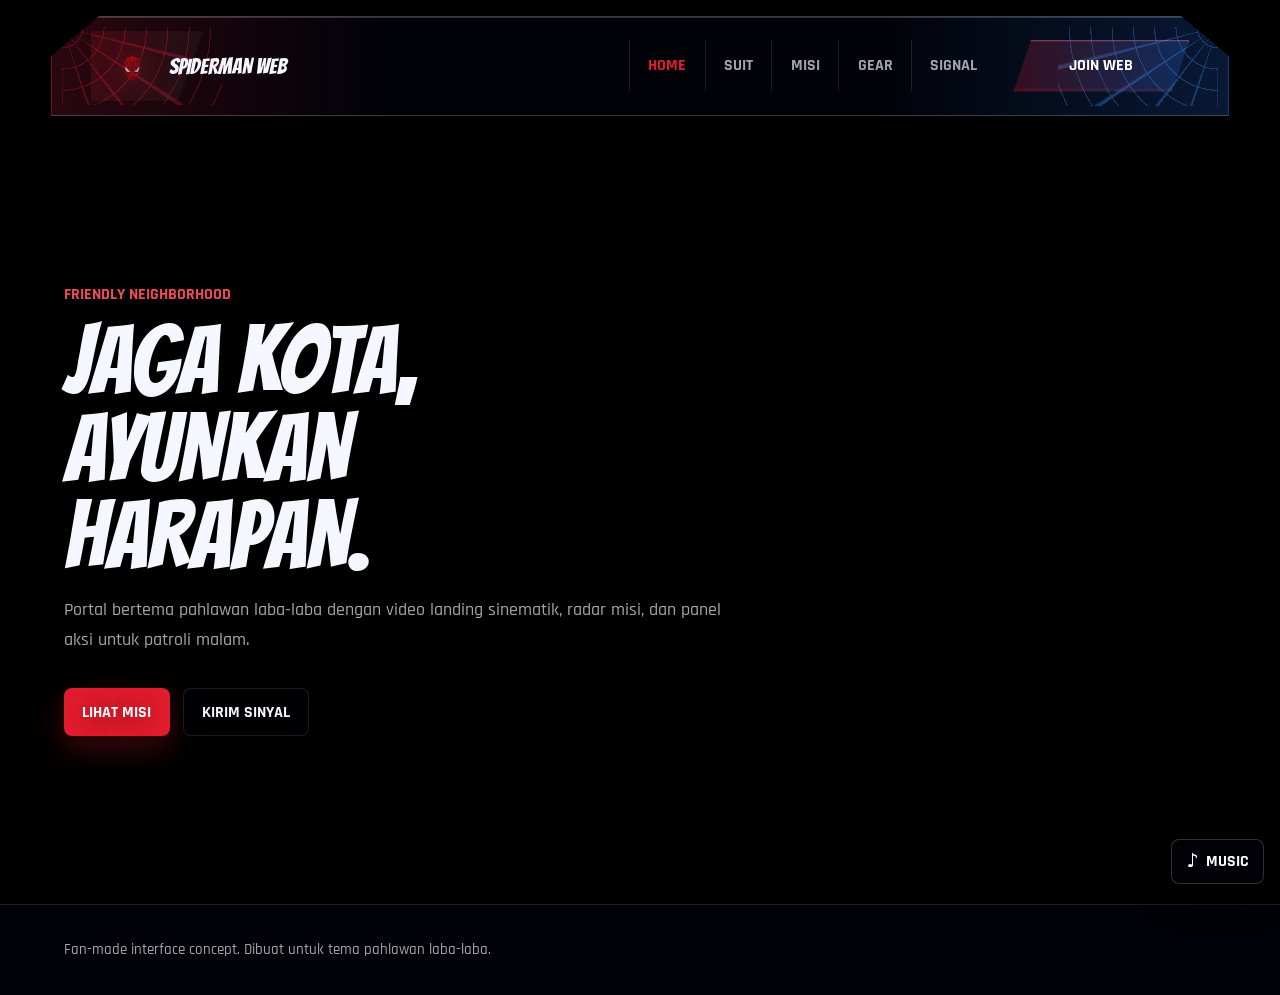
==== commit 68b933f6: "Restyle navbar with neon web design" ====
--- a/index.html
+++ b/index.html
@@ -24,6 +24,7 @@
         <a href="missions.html">Misi</a>
         <a href="gear.html">Gear</a>
         <a href="signal.html">Signal</a>
+        <a class="nav-cta" href="signal.html">Join Web</a>
       </nav>
       <nav class="nav-links mobile-nav" aria-label="Navigasi mobile">
         <a href="#home">Home</a>
@@ -159,7 +160,7 @@
       <span class="music-icon">♪</span>
       <span class="music-label">Music</span>
     </button>
-    <audio id="bgMusic" src="background-music.m4a" loop preload="auto"></audio>
+    <audio id="bgMusic" src="Justin Bieber, Nicki Minaj – Beauty And A Beat Lyrics.mp3" loop preload="auto"></audio>
 
     <script src="script.js"></script>
   </body>
--- a/styles.css
+++ b/styles.css
@@ -43,16 +43,52 @@
 
 .site-header {
   position: sticky;
-  top: 0;
+  top: 1rem;
   z-index: 5;
   display: flex;
   align-items: center;
   justify-content: space-between;
-  gap: 1rem;
-  padding: 1rem clamp(1rem, 5vw, 5rem);
-  background: rgba(2, 3, 9, 0.88);
-  border-bottom: 1px solid var(--line);
+  width: min(92vw, 1480px);
+  min-height: 6.25rem;
+  margin: 1rem auto 0;
+  padding: 0.85rem clamp(1.25rem, 3vw, 3rem);
+  background:
+    linear-gradient(90deg, rgba(226, 29, 47, 0.18), transparent 28%, transparent 70%, rgba(43, 124, 255, 0.18)),
+    rgba(2, 3, 9, 0.9);
+  border: 1px solid rgba(255, 255, 255, 0.22);
+  border-left-color: rgba(226, 29, 47, 0.55);
+  border-right-color: rgba(43, 124, 255, 0.55);
+  box-shadow:
+    0 0 30px rgba(226, 29, 47, 0.14),
+    0 0 42px rgba(43, 124, 255, 0.12),
+    inset 0 1px 0 rgba(255, 255, 255, 0.18);
   backdrop-filter: blur(18px);
+  clip-path: polygon(3rem 0, calc(100% - 3rem) 0, 100% 40%, 100% 100%, 0 100%, 0 40%);
+}
+
+.site-header::before,
+.site-header::after {
+  content: "";
+  position: absolute;
+  top: 0.6rem;
+  width: 10rem;
+  height: calc(100% - 1.2rem);
+  pointer-events: none;
+  opacity: 0.38;
+  background:
+    repeating-radial-gradient(circle at 0 0, transparent 0 1.25rem, currentColor 1.28rem 1.33rem),
+    repeating-conic-gradient(from 10deg at 0 0, transparent 0 17deg, currentColor 18deg 19deg);
+}
+
+.site-header::before {
+  left: 0.6rem;
+  color: rgba(226, 29, 47, 0.8);
+}
+
+.site-header::after {
+  right: 0.6rem;
+  color: rgba(71, 157, 255, 0.8);
+  transform: scaleX(-1);
 }
 
 .brand,
@@ -62,36 +98,74 @@
 }
 
 .brand {
+  position: relative;
+  z-index: 1;
   gap: 0.7rem;
+  min-width: 15rem;
+  min-height: 4.35rem;
+  padding: 0 2.25rem 0 1rem;
   font-family: var(--font-display);
   font-size: 1.35rem;
   font-weight: 400;
   text-transform: uppercase;
   letter-spacing: 0;
+  background:
+    linear-gradient(110deg, rgba(226, 29, 47, 0.16), rgba(255, 255, 255, 0.04) 42%, transparent 43%);
+  border-right: 1px solid rgba(255, 255, 255, 0.22);
+  clip-path: polygon(0 0, 88% 0, 100% 50%, 88% 100%, 0 100%);
 }
 
 .brand-logo {
-  width: 2.6rem;
+  width: 3.2rem;
   aspect-ratio: 1;
   object-fit: contain;
   object-position: center;
+  filter: drop-shadow(0 0 12px rgba(226, 29, 47, 0.7));
 }
 
 .nav-links {
-  gap: clamp(0.7rem, 2vw, 1.8rem);
+  position: relative;
+  z-index: 1;
+  gap: 0;
   font-size: 1rem;
   font-weight: 700;
   color: var(--muted);
 }
 
 .nav-links a {
-  padding: 0.45rem 0;
+  min-height: 3.25rem;
+  display: inline-flex;
+  align-items: center;
+  padding: 0 1.15rem;
   border-bottom: 2px solid transparent;
+  border-left: 1px solid rgba(255, 255, 255, 0.11);
+  text-transform: uppercase;
 }
 
 .nav-links a:hover {
   color: #ffffff;
   border-color: var(--red);
+}
+
+.desktop-nav > a:not(.nav-cta):first-child {
+  color: var(--red);
+}
+
+.nav-cta {
+  margin-left: 1.1rem;
+  min-width: 11rem;
+  justify-content: center;
+  color: #ffffff;
+  border: 1px solid rgba(255, 255, 255, 0.22);
+  background: linear-gradient(90deg, rgba(226, 29, 47, 0.22), rgba(43, 124, 255, 0.22));
+  clip-path: polygon(1.1rem 0, 100% 0, calc(100% - 1.1rem) 100%, 0 100%);
+  box-shadow:
+    inset 0 0 0 1px rgba(226, 29, 47, 0.26),
+    0 0 18px rgba(43, 124, 255, 0.18);
+}
+
+.nav-cta:hover {
+  border-color: rgba(71, 157, 255, 0.8);
 }
 
 .mobile-nav,
@@ -660,15 +734,31 @@
   }
 
   .site-header {
+    top: 0;
+    width: 100%;
+    min-height: auto;
+    margin: 0;
     align-items: center;
     flex-direction: row;
     padding: 0.75rem 1rem;
+    clip-path: none;
     backdrop-filter: none;
+  }
+
+  .site-header::before,
+  .site-header::after {
+    display: none;
   }
 
   .brand {
     flex: 0 0 auto;
+    min-width: 0;
+    min-height: auto;
+    padding: 0;
     font-size: 1.12rem;
+    background: none;
+    border-right: 0;
+    clip-path: none;
   }
 
   .brand-logo {
@@ -677,6 +767,7 @@
 
   .nav-links {
     justify-content: flex-end;
+    gap: clamp(0.7rem, 2vw, 1.8rem);
     min-width: 0;
     overflow-x: auto;
     padding-bottom: 0.1rem;
@@ -686,6 +777,12 @@
 
   .nav-links::-webkit-scrollbar {
     display: none;
+  }
+
+  .nav-links a {
+    min-height: auto;
+    padding: 0.45rem 0;
+    border-left: 0;
   }
 
   .desktop-nav,
@@ -805,6 +902,10 @@
 }
 
 @media (max-width: 520px) {
+  .brand span {
+    display: none;
+  }
+
   .hero {
     min-height: calc(100svh - 4rem);
     padding: 46svh 1rem 1.25rem;
@@ -854,6 +955,19 @@
     min-height: 2.75rem;
     padding: 0.7rem 0.75rem;
     font-size: 0.95rem;
+  }
+
+  .music-toggle {
+    right: 1rem;
+    bottom: 4.7rem;
+    width: 2.75rem;
+    min-height: 2.75rem;
+    justify-content: center;
+    padding: 0;
+  }
+
+  .music-label {
+    display: none;
   }
 
   .section {
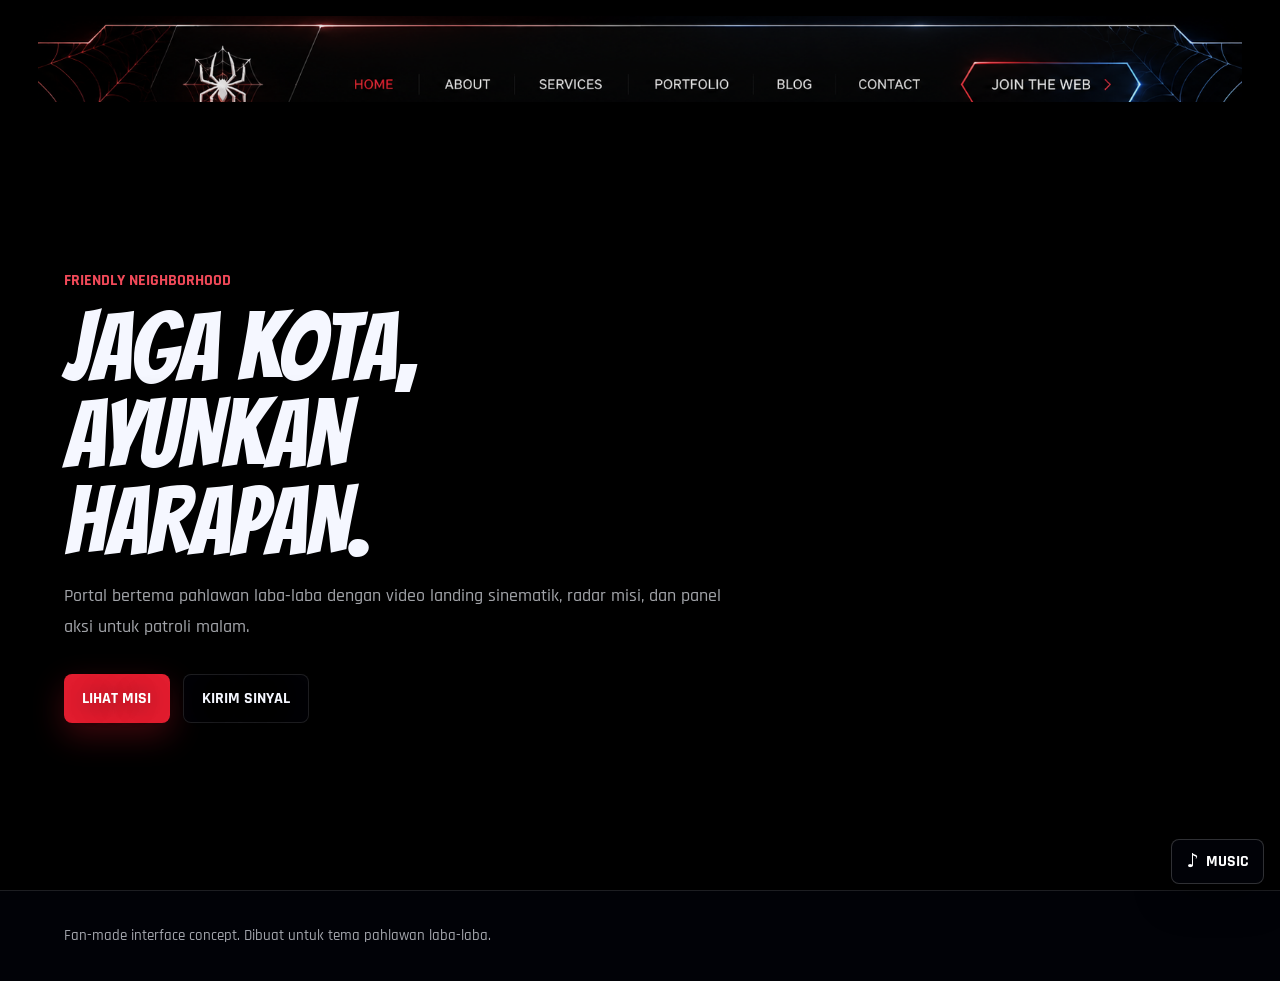
==== commit 8664982c: "Use image based desktop navbar" ====
--- a/index.html
+++ b/index.html
@@ -24,6 +24,7 @@
         <a href="missions.html">Misi</a>
         <a href="gear.html">Gear</a>
         <a href="signal.html">Signal</a>
+        <a href="signal.html">Contact</a>
         <a class="nav-cta" href="signal.html">Join Web</a>
       </nav>
       <nav class="nav-links mobile-nav" aria-label="Navigasi mobile">
--- a/styles.css
+++ b/styles.css
@@ -48,47 +48,14 @@
   display: flex;
   align-items: center;
   justify-content: space-between;
-  width: min(92vw, 1480px);
-  min-height: 6.25rem;
+  width: min(94vw, 1560px);
+  min-height: clamp(5.4rem, 5.9vw, 6.75rem);
   margin: 1rem auto 0;
-  padding: 0.85rem clamp(1.25rem, 3vw, 3rem);
+  padding: 0.85rem clamp(3.5rem, 8vw, 8rem);
   background:
-    linear-gradient(90deg, rgba(226, 29, 47, 0.18), transparent 28%, transparent 70%, rgba(43, 124, 255, 0.18)),
-    rgba(2, 3, 9, 0.9);
-  border: 1px solid rgba(255, 255, 255, 0.22);
-  border-left-color: rgba(226, 29, 47, 0.55);
-  border-right-color: rgba(43, 124, 255, 0.55);
-  box-shadow:
-    0 0 30px rgba(226, 29, 47, 0.14),
-    0 0 42px rgba(43, 124, 255, 0.12),
-    inset 0 1px 0 rgba(255, 255, 255, 0.18);
-  backdrop-filter: blur(18px);
-  clip-path: polygon(3rem 0, calc(100% - 3rem) 0, 100% 40%, 100% 100%, 0 100%, 0 40%);
-}
-
-.site-header::before,
-.site-header::after {
-  content: "";
-  position: absolute;
-  top: 0.6rem;
-  width: 10rem;
-  height: calc(100% - 1.2rem);
-  pointer-events: none;
-  opacity: 0.38;
-  background:
-    repeating-radial-gradient(circle at 0 0, transparent 0 1.25rem, currentColor 1.28rem 1.33rem),
-    repeating-conic-gradient(from 10deg at 0 0, transparent 0 17deg, currentColor 18deg 19deg);
-}
-
-.site-header::before {
-  left: 0.6rem;
-  color: rgba(226, 29, 47, 0.8);
-}
-
-.site-header::after {
-  right: 0.6rem;
-  color: rgba(71, 157, 255, 0.8);
-  transform: scaleX(-1);
+    linear-gradient(rgba(0, 0, 0, 0.08), rgba(0, 0, 0, 0.08)),
+    url("NAVBAR SPIDER.png") center 9% / 100% auto no-repeat;
+  filter: drop-shadow(0 18px 32px rgba(0, 0, 0, 0.5));
 }
 
 .brand,
@@ -101,22 +68,17 @@
   position: relative;
   z-index: 1;
   gap: 0.7rem;
-  min-width: 15rem;
-  min-height: 4.35rem;
-  padding: 0 2.25rem 0 1rem;
+  min-width: 13.5rem;
+  padding: 0;
   font-family: var(--font-display);
   font-size: 1.35rem;
   font-weight: 400;
   text-transform: uppercase;
   letter-spacing: 0;
-  background:
-    linear-gradient(110deg, rgba(226, 29, 47, 0.16), rgba(255, 255, 255, 0.04) 42%, transparent 43%);
-  border-right: 1px solid rgba(255, 255, 255, 0.22);
-  clip-path: polygon(0 0, 88% 0, 100% 50%, 88% 100%, 0 100%);
 }
 
 .brand-logo {
-  width: 3.2rem;
+  width: 3.05rem;
   aspect-ratio: 1;
   object-fit: contain;
   object-position: center;
@@ -126,8 +88,8 @@
 .nav-links {
   position: relative;
   z-index: 1;
-  gap: 0;
-  font-size: 1rem;
+  gap: 0.25rem;
+  font-size: 0.98rem;
   font-weight: 700;
   color: var(--muted);
 }
@@ -136,9 +98,8 @@
   min-height: 3.25rem;
   display: inline-flex;
   align-items: center;
-  padding: 0 1.15rem;
+  padding: 0 1rem;
   border-bottom: 2px solid transparent;
-  border-left: 1px solid rgba(255, 255, 255, 0.11);
   text-transform: uppercase;
 }
 
@@ -152,20 +113,18 @@
 }
 
 .nav-cta {
-  margin-left: 1.1rem;
-  min-width: 11rem;
+  margin-left: clamp(0.6rem, 2vw, 1.8rem);
+  min-width: 10.5rem;
   justify-content: center;
   color: #ffffff;
-  border: 1px solid rgba(255, 255, 255, 0.22);
-  background: linear-gradient(90deg, rgba(226, 29, 47, 0.22), rgba(43, 124, 255, 0.22));
-  clip-path: polygon(1.1rem 0, 100% 0, calc(100% - 1.1rem) 100%, 0 100%);
-  box-shadow:
-    inset 0 0 0 1px rgba(226, 29, 47, 0.26),
-    0 0 18px rgba(43, 124, 255, 0.18);
-}
-
-.nav-cta:hover {
-  border-color: rgba(71, 157, 255, 0.8);
+  border-bottom-color: transparent;
+}
+
+@media (min-width: 901px) {
+  .site-header .brand > *,
+  .desktop-nav a {
+    opacity: 0;
+  }
 }
 
 .mobile-nav,
@@ -741,8 +700,14 @@
     align-items: center;
     flex-direction: row;
     padding: 0.75rem 1rem;
+    background: rgba(2, 3, 9, 0.88);
     clip-path: none;
     backdrop-filter: none;
+    filter: none;
+  }
+
+  .site-header .brand > * {
+    opacity: 1;
   }
 
   .site-header::before,
